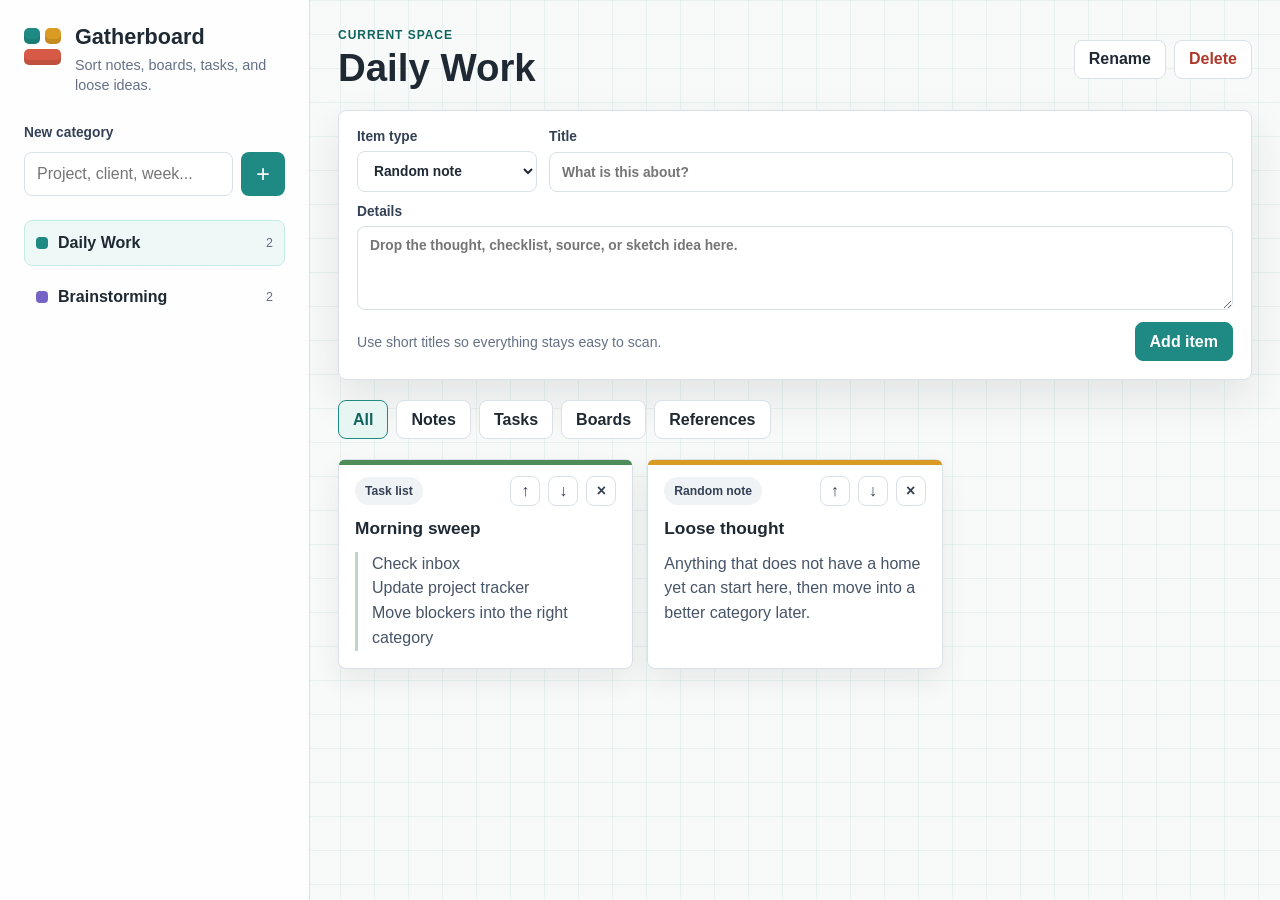
==== outputs/index.html @ 5c6dc8b5 "Create idea organizer website" ====
<!DOCTYPE html>
<html lang="en">
  <head>
    <meta charset="UTF-8" />
    <meta name="viewport" content="width=device-width, initial-scale=1.0" />
    <title>Gatherboard Organizer</title>
    <link rel="stylesheet" href="styles.css" />
  </head>
  <body>
    <div class="app-shell">
      <aside class="sidebar" aria-label="Categories">
        <div class="brand">
          <div class="brand-mark" aria-hidden="true">
            <span></span>
            <span></span>
            <span></span>
          </div>
          <div>
            <h1>Gatherboard</h1>
            <p>Sort notes, boards, tasks, and loose ideas.</p>
          </div>
        </div>

        <form class="quick-add" id="categoryForm">
          <label for="categoryInput">New category</label>
          <div class="input-row">
            <input id="categoryInput" name="category" type="text" placeholder="Project, client, week..." autocomplete="off" />
            <button class="icon-button" type="submit" aria-label="Add category" title="Add category">+</button>
          </div>
        </form>

        <nav class="category-list" id="categoryList"></nav>
      </aside>

      <main class="workspace">
        <header class="topbar">
          <div>
            <p class="eyebrow">Current space</p>
            <h2 id="activeCategoryName"></h2>
          </div>
          <div class="topbar-actions">
            <button class="ghost-button" id="renameCategoryButton" type="button">Rename</button>
            <button class="danger-button" id="deleteCategoryButton" type="button">Delete</button>
          </div>
        </header>

        <section class="composer" aria-label="Add an item">
          <form id="itemForm">
            <div class="field-grid">
              <label>
                Item type
                <select id="itemType">
                  <option value="note">Random note</option>
                  <option value="task">Task list</option>
                  <option value="board">Whiteboard</option>
                  <option value="link">Reference</option>
                </select>
              </label>
              <label>
                Title
                <input id="itemTitle" type="text" placeholder="What is this about?" autocomplete="off" />
              </label>
            </div>
            <label>
              Details
              <textarea id="itemBody" rows="4" placeholder="Drop the thought, checklist, source, or sketch idea here."></textarea>
            </label>
            <div class="composer-actions">
              <p id="composerHint">Use short titles so everything stays easy to scan.</p>
              <button type="submit">Add item</button>
            </div>
          </form>
        </section>

        <section class="filters" aria-label="Item filters">
          <button class="filter-button active" type="button" data-filter="all">All</button>
          <button class="filter-button" type="button" data-filter="note">Notes</button>
          <button class="filter-button" type="button" data-filter="task">Tasks</button>
          <button class="filter-button" type="button" data-filter="board">Boards</button>
          <button class="filter-button" type="button" data-filter="link">References</button>
        </section>

        <section class="board-area" id="itemGrid" aria-live="polite"></section>
      </main>
    </div>

    <template id="categoryTemplate">
      <button class="category-button" type="button">
        <span class="category-color"></span>
        <span class="category-name"></span>
        <span class="category-count"></span>
      </button>
    </template>

    <template id="itemTemplate">
      <article class="item-card">
        <div class="item-card-header">
          <span class="type-pill"></span>
          <div class="card-actions">
            <button class="tiny-button move-up" type="button" aria-label="Move item up" title="Move up">↑</button>
            <button class="tiny-button move-down" type="button" aria-label="Move item down" title="Move down">↓</button>
            <button class="tiny-button delete-item" type="button" aria-label="Delete item" title="Delete">×</button>
          </div>
        </div>
        <h3></h3>
        <p class="item-body"></p>
      </article>
    </template>

    <script src="script.js"></script>
  </body>
</html>
---- outputs/styles.css ----
:root {
  --ink: #1f2933;
  --muted: #667085;
  --line: #d9e0e7;
  --paper: #f8faf9;
  --panel: #ffffff;
  --teal: #1f8a83;
  --teal-dark: #12645e;
  --coral: #d65a45;
  --gold: #d99b24;
  --violet: #7763c5;
  --green: #4d8d59;
  --shadow: 0 18px 45px rgba(31, 41, 51, 0.1);
}

* {
  box-sizing: border-box;
}

body {
  margin: 0;
  min-height: 100vh;
  background:
    linear-gradient(90deg, rgba(31, 138, 131, 0.07) 1px, transparent 1px),
    linear-gradient(rgba(31, 138, 131, 0.07) 1px, transparent 1px),
    var(--paper);
  background-size: 34px 34px;
  color: var(--ink);
  font-family: Arial, Helvetica, sans-serif;
}

button,
input,
select,
textarea {
  font: inherit;
}

button {
  cursor: pointer;
}

.app-shell {
  display: grid;
  grid-template-columns: 310px minmax(0, 1fr);
  min-height: 100vh;
}

.sidebar {
  border-right: 1px solid var(--line);
  background: rgba(255, 255, 255, 0.86);
  padding: 24px;
  position: sticky;
  top: 0;
  height: 100vh;
  overflow: auto;
}

.brand {
  display: flex;
  gap: 14px;
  align-items: flex-start;
  margin-bottom: 30px;
}

.brand-mark {
  display: grid;
  grid-template-columns: repeat(2, 16px);
  grid-template-rows: repeat(2, 16px);
  gap: 5px;
  flex: 0 0 auto;
  margin-top: 4px;
}

.brand-mark span {
  border-radius: 5px;
  background: var(--teal);
  box-shadow: inset 0 -5px rgba(0, 0, 0, 0.1);
}

.brand-mark span:nth-child(2) {
  background: var(--gold);
}

.brand-mark span:nth-child(3) {
  grid-column: span 2;
  background: var(--coral);
}

.brand h1,
.workspace h2,
.item-card h3 {
  margin: 0;
}

.brand h1 {
  font-size: 1.35rem;
}

.brand p {
  margin: 5px 0 0;
  color: var(--muted);
  line-height: 1.4;
  font-size: 0.9rem;
}

.quick-add,
#itemForm {
  display: grid;
  gap: 12px;
}

label {
  display: grid;
  gap: 7px;
  color: #344054;
  font-size: 0.86rem;
  font-weight: 700;
}

input,
select,
textarea {
  width: 100%;
  border: 1px solid var(--line);
  border-radius: 8px;
  background: #fff;
  color: var(--ink);
  outline: none;
  padding: 11px 12px;
}

textarea {
  resize: vertical;
}

input:focus,
select:focus,
textarea:focus {
  border-color: var(--teal);
  box-shadow: 0 0 0 3px rgba(31, 138, 131, 0.16);
}

.input-row {
  display: grid;
  grid-template-columns: minmax(0, 1fr) 44px;
  gap: 8px;
}

.icon-button,
.tiny-button {
  display: inline-grid;
  place-items: center;
  border: 0;
  border-radius: 8px;
}

.icon-button {
  min-width: 44px;
  min-height: 44px;
  background: var(--teal);
  color: #fff;
  font-size: 1.45rem;
}

.category-list {
  display: grid;
  gap: 8px;
  margin-top: 24px;
}

.category-button {
  display: grid;
  grid-template-columns: 12px minmax(0, 1fr) auto;
  align-items: center;
  gap: 10px;
  border: 1px solid transparent;
  border-radius: 8px;
  background: transparent;
  color: var(--ink);
  padding: 11px;
  text-align: left;
  min-height: 46px;
}

.category-button:hover,
.category-button.active {
  background: #eef8f6;
  border-color: #c5ebe5;
}

.category-color {
  width: 12px;
  height: 12px;
  border-radius: 4px;
}

.category-name {
  overflow: hidden;
  text-overflow: ellipsis;
  white-space: nowrap;
  font-weight: 700;
}

.category-count {
  color: var(--muted);
  font-size: 0.78rem;
}

.workspace {
  padding: 28px;
  min-width: 0;
}

.topbar {
  display: flex;
  justify-content: space-between;
  align-items: center;
  gap: 18px;
  margin-bottom: 20px;
}

.eyebrow {
  margin: 0 0 4px;
  color: var(--teal-dark);
  font-size: 0.75rem;
  font-weight: 800;
  letter-spacing: 0.08em;
  text-transform: uppercase;
}

.workspace h2 {
  font-size: clamp(1.7rem, 3vw, 2.6rem);
}

.topbar-actions,
.composer-actions,
.filters,
.card-actions {
  display: flex;
  align-items: center;
  gap: 8px;
  flex-wrap: wrap;
}

.ghost-button,
.danger-button,
.composer button,
.filter-button {
  min-height: 39px;
  border-radius: 8px;
  border: 1px solid var(--line);
  padding: 0 14px;
  background: #fff;
  color: var(--ink);
  font-weight: 700;
}

.danger-button {
  color: #ad3a2b;
}

.composer button[type="submit"] {
  border-color: var(--teal);
  background: var(--teal);
  color: #fff;
}

.composer {
  background: rgba(255, 255, 255, 0.92);
  border: 1px solid var(--line);
  border-radius: 8px;
  box-shadow: var(--shadow);
  padding: 18px;
  margin-bottom: 16px;
}

.field-grid {
  display: grid;
  grid-template-columns: 180px minmax(0, 1fr);
  gap: 12px;
}

.composer-actions {
  justify-content: space-between;
}

.composer-actions p {
  margin: 0;
  color: var(--muted);
  font-size: 0.88rem;
}

.filters {
  margin: 20px 0;
}

.filter-button.active {
  border-color: var(--teal);
  background: #e8f6f3;
  color: var(--teal-dark);
}

.board-area {
  display: grid;
  grid-template-columns: repeat(auto-fill, minmax(250px, 1fr));
  gap: 14px;
}

.item-card {
  position: relative;
  display: grid;
  align-content: start;
  gap: 12px;
  min-height: 210px;
  border: 1px solid var(--line);
  border-radius: 8px;
  background: var(--panel);
  box-shadow: 0 12px 28px rgba(31, 41, 51, 0.08);
  padding: 16px;
}

.item-card::before {
  content: "";
  position: absolute;
  inset: 0 0 auto;
  height: 5px;
  border-radius: 8px 8px 0 0;
  background: var(--teal);
}

.item-card.note::before {
  background: var(--gold);
}

.item-card.task::before {
  background: var(--green);
}

.item-card.board::before {
  background: var(--violet);
}

.item-card.link::before {
  background: var(--coral);
}

.item-card-header {
  display: flex;
  align-items: center;
  justify-content: space-between;
  gap: 12px;
}

.type-pill {
  display: inline-flex;
  align-items: center;
  min-height: 28px;
  border-radius: 999px;
  background: #f0f3f5;
  color: #344054;
  padding: 0 10px;
  font-size: 0.76rem;
  font-weight: 800;
}

.tiny-button {
  width: 30px;
  height: 30px;
  border: 1px solid var(--line);
  background: #fff;
  color: #344054;
  font-weight: 800;
}

.item-card h3 {
  font-size: 1.08rem;
  line-height: 1.25;
}

.item-body {
  margin: 0;
  color: #475467;
  line-height: 1.55;
  white-space: pre-wrap;
  overflow-wrap: anywhere;
}

.item-card.task .item-body {
  padding-left: 14px;
  border-left: 3px solid rgba(77, 141, 89, 0.35);
}

.item-card.board {
  background:
    linear-gradient(90deg, rgba(119, 99, 197, 0.1) 1px, transparent 1px),
    linear-gradient(rgba(119, 99, 197, 0.1) 1px, transparent 1px),
    #fff;
  background-size: 22px 22px;
}

.empty-state {
  grid-column: 1 / -1;
  border: 1px dashed #b8c3cc;
  border-radius: 8px;
  background: rgba(255, 255, 255, 0.7);
  padding: 38px 20px;
  text-align: center;
  color: var(--muted);
}

.empty-state strong {
  display: block;
  color: var(--ink);
  font-size: 1.05rem;
  margin-bottom: 6px;
}

@media (max-width: 820px) {
  .app-shell {
    grid-template-columns: 1fr;
  }

  .sidebar {
    position: static;
    height: auto;
    border-right: 0;
    border-bottom: 1px solid var(--line);
  }

  .workspace {
    padding: 20px;
  }

  .topbar {
    align-items: flex-start;
    flex-direction: column;
  }

  .field-grid {
    grid-template-columns: 1fr;
  }
}

@media (max-width: 520px) {
  .sidebar,
  .workspace {
    padding: 16px;
  }

  .composer-actions {
    align-items: stretch;
    flex-direction: column;
  }

  .composer button[type="submit"],
  .topbar-actions,
  .topbar-actions button {
    width: 100%;
  }

  .board-area {
    grid-template-columns: 1fr;
  }
}
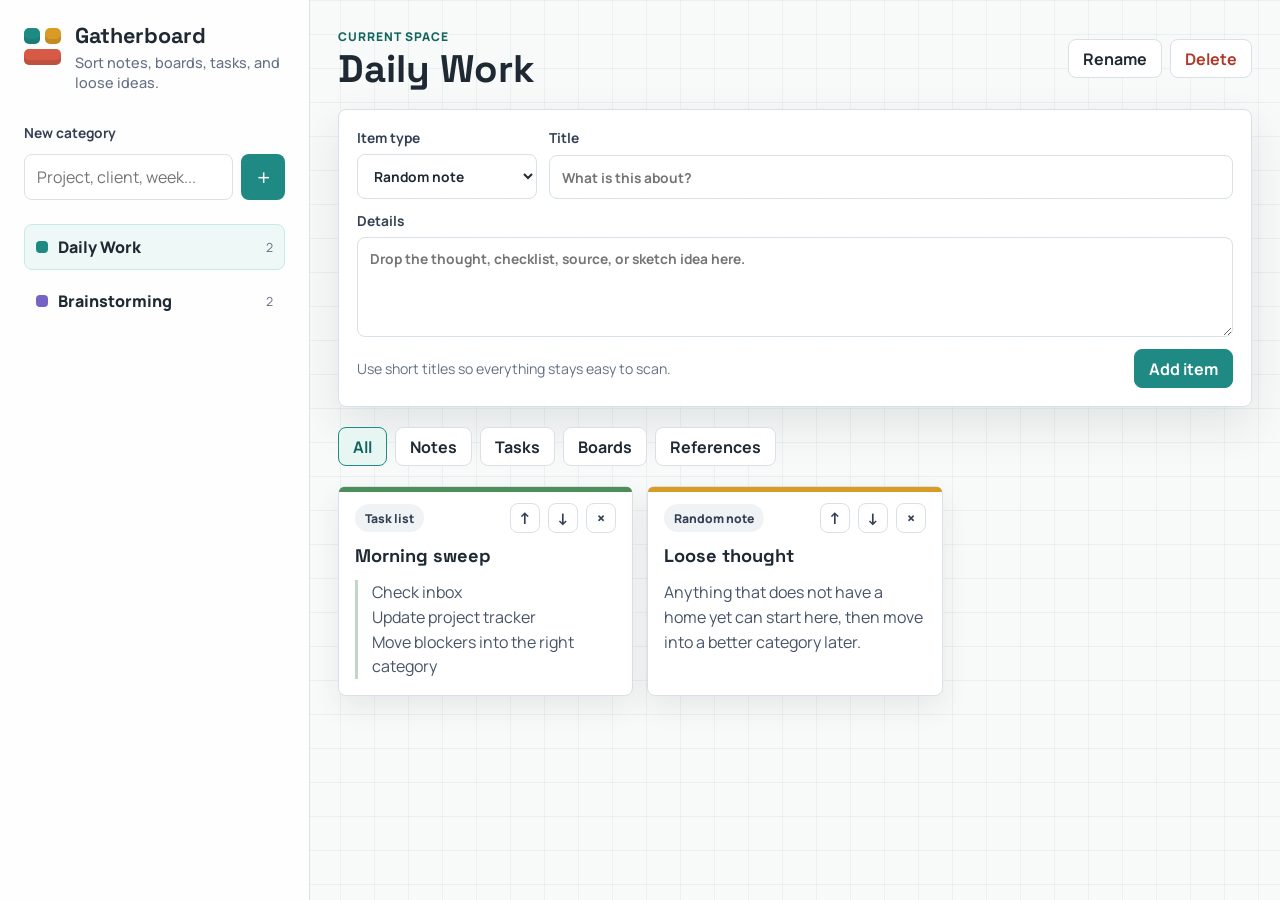
==== commit f7a213a3: "Make typography more distinctive" ====
--- a/outputs/index.html
+++ b/outputs/index.html
@@ -4,6 +4,9 @@
     <meta charset="UTF-8" />
     <meta name="viewport" content="width=device-width, initial-scale=1.0" />
     <title>Gatherboard Organizer</title>
+    <link rel="preconnect" href="https://fonts.googleapis.com" />
+    <link rel="preconnect" href="https://fonts.gstatic.com" crossorigin />
+    <link href="https://fonts.googleapis.com/css2?family=Manrope:wght@400;500;600;700;800&family=Space+Grotesk:wght@500;600;700&display=swap" rel="stylesheet" />
     <link rel="stylesheet" href="styles.css" />
   </head>
   <body>
--- a/outputs/styles.css
+++ b/outputs/styles.css
@@ -11,6 +11,8 @@
   --violet: #7763c5;
   --green: #4d8d59;
   --shadow: 0 18px 45px rgba(31, 41, 51, 0.1);
+  --font-body: "Manrope", "Avenir Next", "Trebuchet MS", sans-serif;
+  --font-heading: "Space Grotesk", "Avenir Next", "Trebuchet MS", sans-serif;
 }
 
 * {
@@ -26,7 +28,9 @@
     var(--paper);
   background-size: 34px 34px;
   color: var(--ink);
-  font-family: Arial, Helvetica, sans-serif;
+  font-family: var(--font-body);
+  font-feature-settings: "liga" 1, "kern" 1;
+  text-rendering: optimizeLegibility;
 }
 
 button,
@@ -90,11 +94,14 @@
 .brand h1,
 .workspace h2,
 .item-card h3 {
+  font-family: var(--font-heading);
   margin: 0;
+  font-weight: 800;
 }
 
 .brand h1 {
   font-size: 1.35rem;
+  line-height: 1.1;
 }
 
 .brand p {
@@ -102,6 +109,7 @@
   color: var(--muted);
   line-height: 1.4;
   font-size: 0.9rem;
+  font-weight: 500;
 }
 
 .quick-add,
@@ -199,7 +207,7 @@
   overflow: hidden;
   text-overflow: ellipsis;
   white-space: nowrap;
-  font-weight: 700;
+  font-weight: 800;
 }
 
 .category-count {
@@ -231,6 +239,8 @@
 
 .workspace h2 {
   font-size: clamp(1.7rem, 3vw, 2.6rem);
+  line-height: 1.05;
+  max-width: 15ch;
 }
 
 .topbar-actions,
@@ -374,8 +384,9 @@
 }
 
 .item-card h3 {
-  font-size: 1.08rem;
+  font-size: 1.14rem;
   line-height: 1.25;
+  letter-spacing: 0;
 }
 
 .item-body {
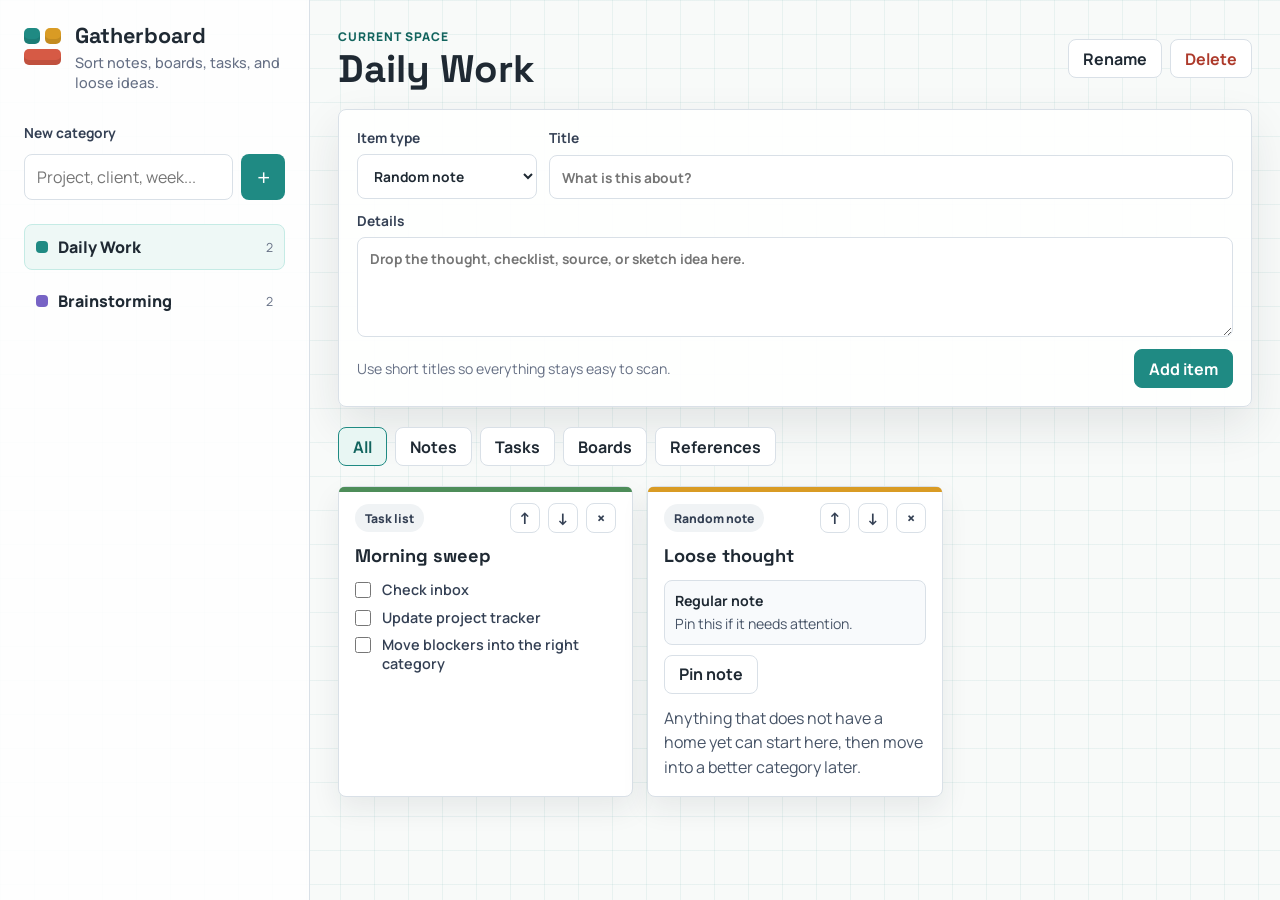
==== commit f874dfb1: "Add whiteboard drawing and custom item controls" ====
--- a/outputs/index.html
+++ b/outputs/index.html
@@ -87,6 +87,33 @@
       </main>
     </div>
 
+    <div class="modal-backdrop" id="boardModal" hidden>
+      <section class="whiteboard-modal" role="dialog" aria-modal="true" aria-labelledby="boardModalTitle">
+        <header class="modal-header">
+          <div>
+            <p class="eyebrow">Whiteboard</p>
+            <h2 id="boardModalTitle">Sketch board</h2>
+          </div>
+          <button class="tiny-button" id="closeBoardButton" type="button" aria-label="Close whiteboard" title="Close">×</button>
+        </header>
+
+        <div class="whiteboard-tools" aria-label="Whiteboard tools">
+          <button class="swatch active" type="button" data-color="#1f2933" aria-label="Black ink"></button>
+          <button class="swatch" type="button" data-color="#1f8a83" aria-label="Teal ink"></button>
+          <button class="swatch" type="button" data-color="#d65a45" aria-label="Coral ink"></button>
+          <button class="swatch" type="button" data-color="#7763c5" aria-label="Violet ink"></button>
+          <label class="size-control">
+            Size
+            <input id="brushSize" type="range" min="2" max="18" value="5" />
+          </label>
+          <button class="ghost-button" id="clearBoardButton" type="button">Clear</button>
+          <button class="ghost-button" id="saveBoardButton" type="button">Save</button>
+        </div>
+
+        <canvas id="boardCanvas" width="1200" height="720"></canvas>
+      </section>
+    </div>
+
     <template id="categoryTemplate">
       <button class="category-button" type="button">
         <span class="category-color"></span>
@@ -106,6 +133,7 @@
           </div>
         </div>
         <h3></h3>
+        <div class="custom-panel"></div>
         <p class="item-body"></p>
       </article>
     </template>
--- a/outputs/styles.css
+++ b/outputs/styles.css
@@ -256,6 +256,7 @@
 .ghost-button,
 .danger-button,
 .composer button,
+.custom-action,
 .filter-button {
   min-height: 39px;
   border-radius: 8px;
@@ -389,6 +390,82 @@
   letter-spacing: 0;
 }
 
+.custom-panel {
+  display: grid;
+  gap: 10px;
+}
+
+.custom-action {
+  display: inline-flex;
+  align-items: center;
+  justify-content: center;
+  width: fit-content;
+}
+
+.custom-action.active {
+  border-color: #f0c36b;
+  background: #fff6df;
+}
+
+.checklist {
+  display: grid;
+  gap: 8px;
+}
+
+.checklist label {
+  display: grid;
+  grid-template-columns: 18px minmax(0, 1fr);
+  align-items: start;
+  gap: 9px;
+  color: #344054;
+  font-size: 0.9rem;
+  font-weight: 600;
+  line-height: 1.35;
+}
+
+.checklist input {
+  width: 16px;
+  height: 16px;
+  margin: 2px 0 0;
+  accent-color: var(--green);
+}
+
+.checklist input:checked + span {
+  color: var(--muted);
+  text-decoration: line-through;
+}
+
+.link-preview,
+.board-preview,
+.note-status {
+  border: 1px solid var(--line);
+  border-radius: 8px;
+  background: #f8fafc;
+  padding: 10px;
+  color: #475467;
+  font-size: 0.88rem;
+  line-height: 1.4;
+}
+
+.link-preview strong,
+.board-preview strong,
+.note-status strong {
+  display: block;
+  color: var(--ink);
+  margin-bottom: 3px;
+}
+
+.board-preview img {
+  display: block;
+  width: 100%;
+  aspect-ratio: 5 / 3;
+  object-fit: cover;
+  border: 1px solid #d7dce2;
+  border-radius: 6px;
+  background: #fff;
+  margin-top: 8px;
+}
+
 .item-body {
   margin: 0;
   color: #475467;
@@ -397,6 +474,12 @@
   overflow-wrap: anywhere;
 }
 
+.item-card.task .item-body,
+.item-card.board .item-body,
+.item-card.link .item-body {
+  display: none;
+}
+
 .item-card.task .item-body {
   padding-left: 14px;
   border-left: 3px solid rgba(77, 141, 89, 0.35);
@@ -427,6 +510,108 @@
   margin-bottom: 6px;
 }
 
+.modal-backdrop {
+  position: fixed;
+  inset: 0;
+  z-index: 20;
+  display: grid;
+  place-items: center;
+  background: rgba(31, 41, 51, 0.58);
+  padding: 22px;
+}
+
+.modal-backdrop[hidden] {
+  display: none;
+}
+
+.whiteboard-modal {
+  display: grid;
+  grid-template-rows: auto auto minmax(0, 1fr);
+  gap: 14px;
+  width: min(1080px, 100%);
+  height: min(760px, calc(100vh - 44px));
+  border: 1px solid #cdd5df;
+  border-radius: 8px;
+  background: #fff;
+  box-shadow: 0 28px 80px rgba(16, 24, 40, 0.28);
+  padding: 18px;
+}
+
+.modal-header {
+  display: flex;
+  align-items: flex-start;
+  justify-content: space-between;
+  gap: 14px;
+}
+
+.modal-header h2 {
+  margin: 0;
+  font-family: var(--font-heading);
+  font-size: 1.55rem;
+  line-height: 1.1;
+}
+
+.whiteboard-tools {
+  display: flex;
+  align-items: center;
+  gap: 9px;
+  flex-wrap: wrap;
+}
+
+.swatch {
+  width: 32px;
+  height: 32px;
+  border: 2px solid #fff;
+  border-radius: 999px;
+  box-shadow: 0 0 0 1px var(--line);
+}
+
+.swatch.active {
+  box-shadow: 0 0 0 3px rgba(31, 138, 131, 0.25);
+}
+
+.swatch[data-color="#1f2933"] {
+  background: #1f2933;
+}
+
+.swatch[data-color="#1f8a83"] {
+  background: #1f8a83;
+}
+
+.swatch[data-color="#d65a45"] {
+  background: #d65a45;
+}
+
+.swatch[data-color="#7763c5"] {
+  background: #7763c5;
+}
+
+.size-control {
+  display: flex;
+  align-items: center;
+  gap: 8px;
+  min-height: 39px;
+}
+
+.size-control input {
+  width: 110px;
+  padding: 0;
+}
+
+#boardCanvas {
+  width: 100%;
+  height: 100%;
+  min-height: 320px;
+  border: 1px solid #cfd8e3;
+  border-radius: 8px;
+  background:
+    linear-gradient(90deg, rgba(31, 41, 51, 0.06) 1px, transparent 1px),
+    linear-gradient(rgba(31, 41, 51, 0.06) 1px, transparent 1px),
+    #fff;
+  background-size: 28px 28px;
+  touch-action: none;
+}
+
 @media (max-width: 820px) {
   .app-shell {
     grid-template-columns: 1fr;
@@ -451,6 +636,11 @@
   .field-grid {
     grid-template-columns: 1fr;
   }
+
+  .whiteboard-modal {
+    height: calc(100vh - 28px);
+    padding: 14px;
+  }
 }
 
 @media (max-width: 520px) {
